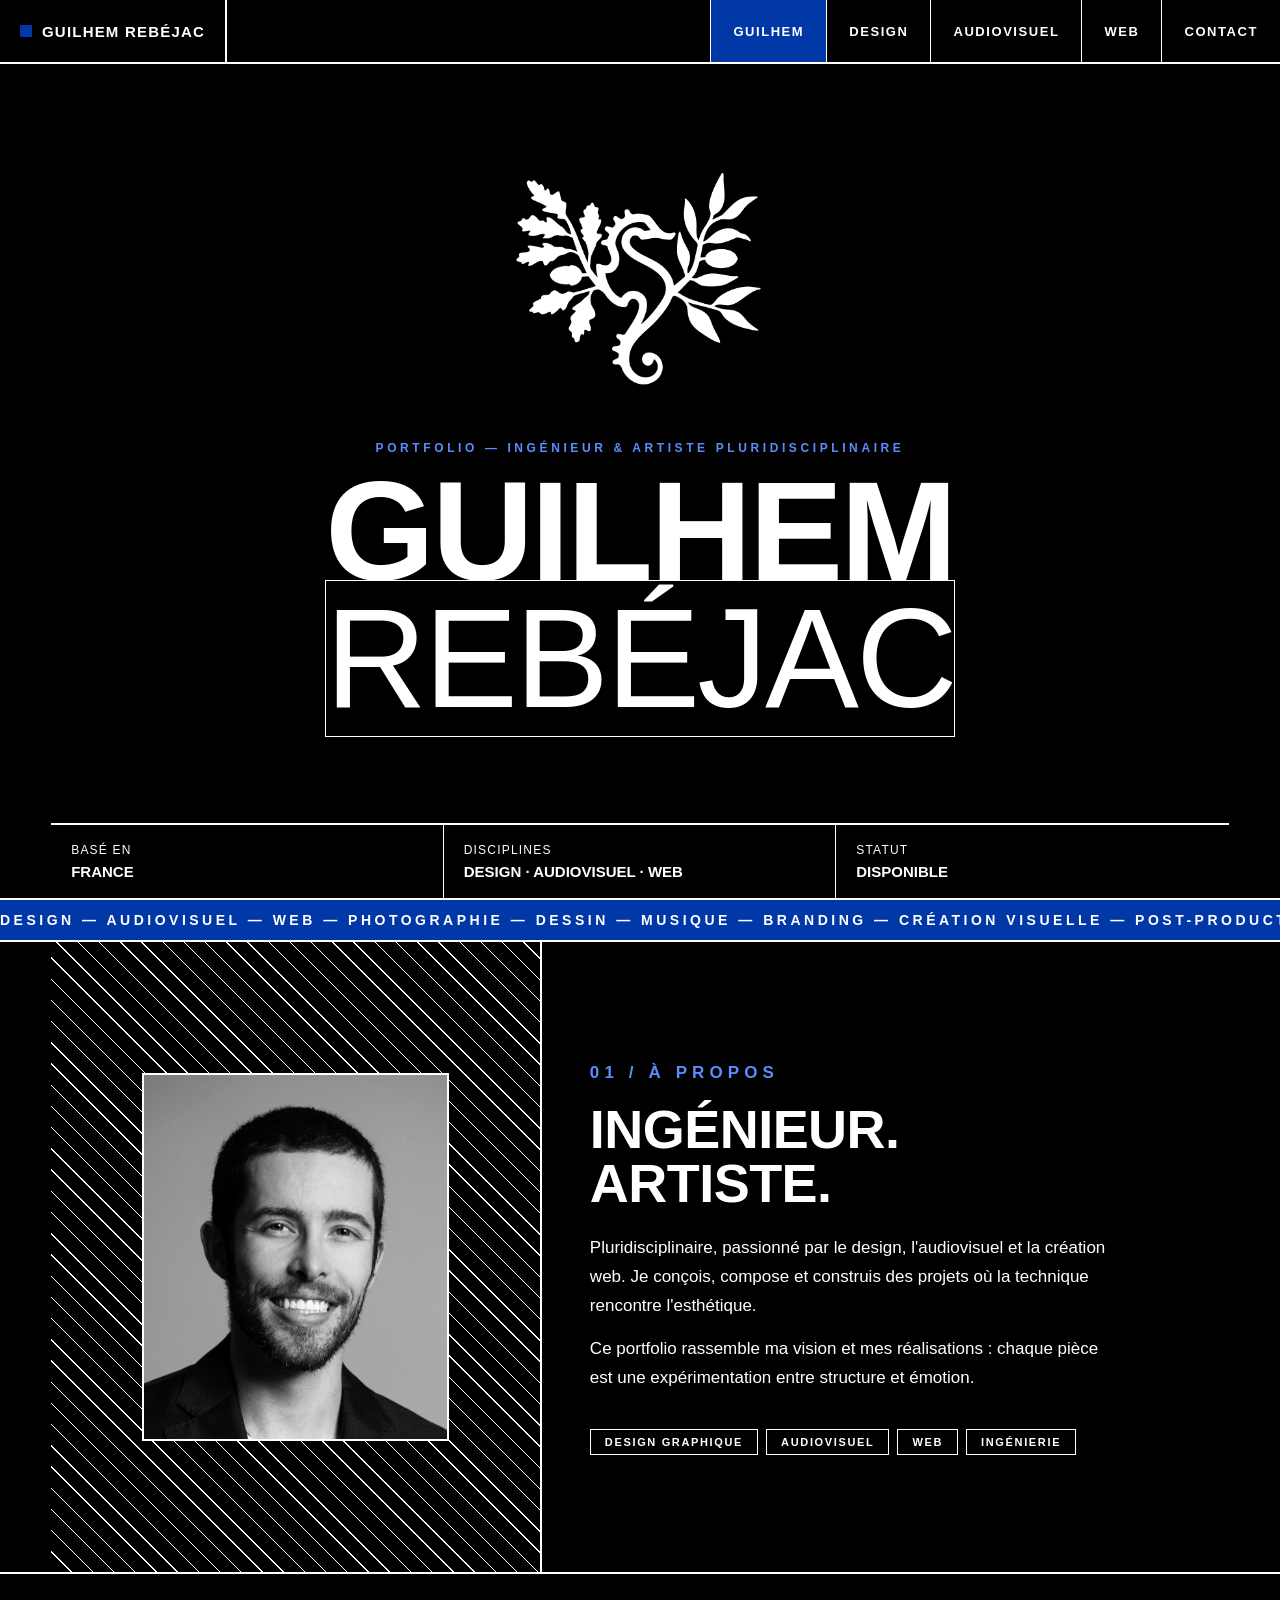
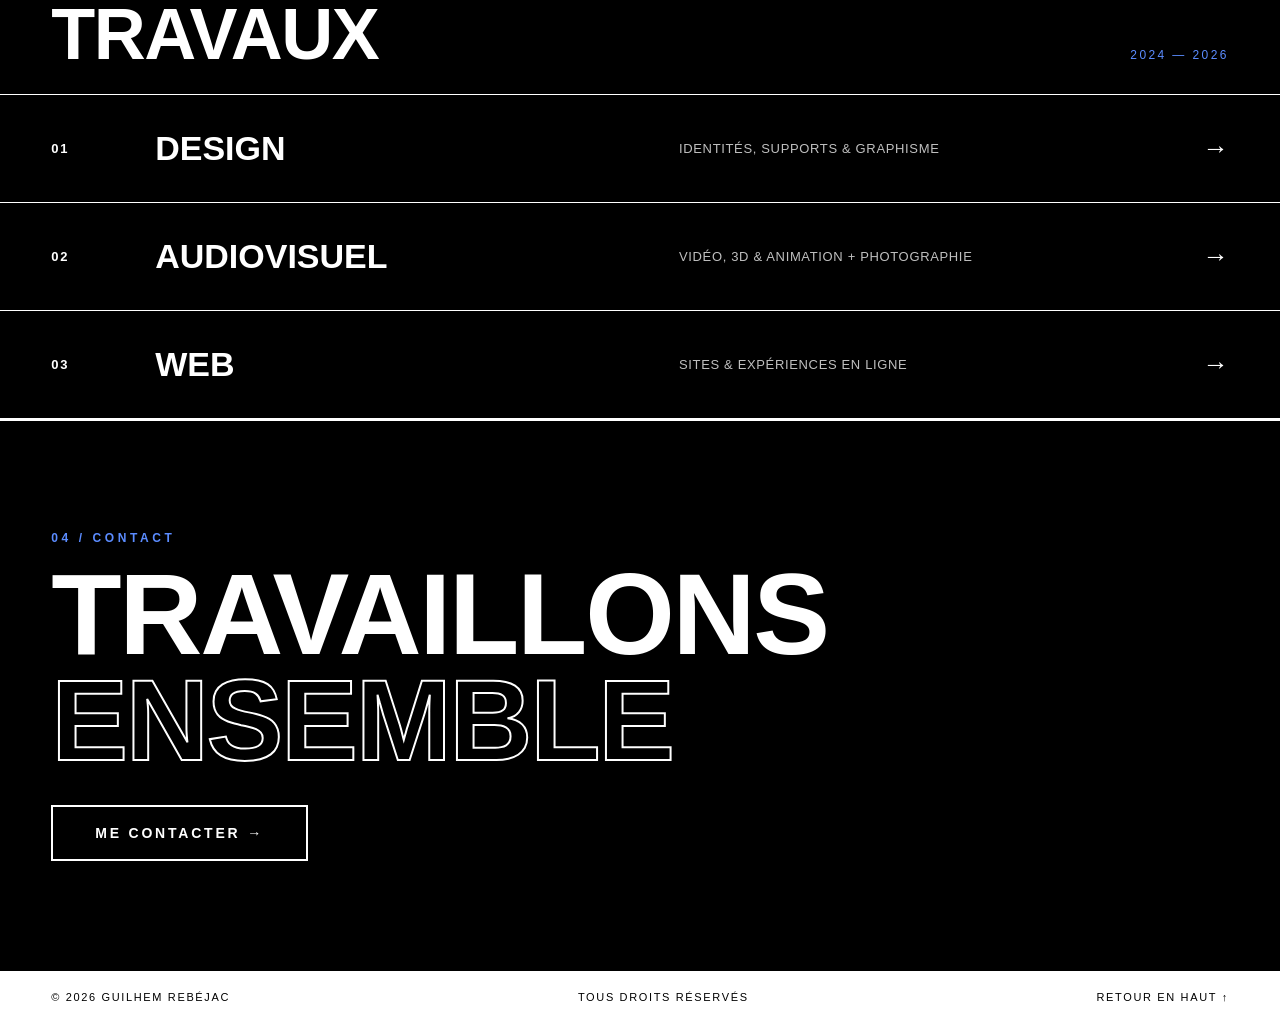
==== index.html @ cd6b1507 "Initial commit" ====
<!DOCTYPE html>
<html lang="fr">
<head>
<meta charset="UTF-8">
<meta name="viewport" content="width=device-width, initial-scale=1.0">
<title>Guilhem Rebéjac — Portfolio</title>
<link rel="stylesheet" href="./css/style.css">
<script src="./js/theme.js"></script>
<link rel="icon" href="./assets/images/favicon-rebejac.com-Mistral-n.png" type="image/png">
</head>
<body>

<header>
  <a class="brand" href="#top"><span class="dot"></span>Guilhem&nbsp;Rebéjac</a>
  <nav id="menu">
    <a href="index.html" class="active">Guilhem</a>
    <a href="design.html">Design</a>
    <a href="audiovisuel.html">Audiovisuel</a>
    <a href="web.html">Web</a>
    <a href="contact.html">Contact</a>
  </nav>
  <button class="burger" id="burger" aria-label="Menu">≡</button>
</header>

<!-- HERO — LOGO CENTRAL -->
<section class="hero" id="top">
  <div class="hero-top">
    <img class="hero-logo" src="./assets/images/RBJC_logo_noir_plein.png" alt="Logo RBJC">
    <p class="kicker">Portfolio — Ingénieur &amp; Artiste pluridisciplinaire</p>
    <h1>Guilhem<br><span class="thin">Rebéjac</span></h1>
  </div>
  <div class="hero-meta">
    <div>Basé en<strong>France</strong></div>
    <div>Disciplines<strong>Design · Audiovisuel · Web</strong></div>
    <div>Statut<strong>Disponible</strong></div>
  </div>
</section>

<div class="marquee">
  <div class="marquee-track">
    <span>Design — Audiovisuel — Web — Photographie — Dessin — Musique — Branding — Création visuelle — Post-Production — Motion Design — VFX 3D — Direction Artistique — </span>
    <span aria-hidden="true">Design — Audiovisuel — Web — Photographie — Dessin — Musique — Branding — Création visuelle — Post-Production — Motion Design — VFX 3D — Direction Artistique — </span>
  </div>
</div>

<!-- ABOUT -->
<section class="section" id="a-propos">
  <div class="wrap">
    <div class="about-grid">
      <div class="about-portrait">
        <img class="about-photo" src="./assets/images/CV_NB_2.png" alt="Portrait de Guilhem Rebéjac">
      </div>
      <div class="about-text">
        <p class="num">01 / À propos</p>
        <h2>Ingénieur.<br>Artiste.</h2>
        <p>Pluridisciplinaire, passionné par le design, l'audiovisuel et la création web. Je conçois, compose et construis des projets où la technique rencontre l'esthétique.</p>
        <p>Ce portfolio rassemble ma vision et mes réalisations : chaque pièce est une expérimentation entre structure et émotion.</p>
        <div class="tags">
          <a class="tag" href="design.html">Design graphique</a>
          <a class="tag" href="audiovisuel.html">Audiovisuel</a>
          <a class="tag" href="web.html">Web</a>
          <span class="tag">Ingénierie</span>
        </div>
      </div>
    </div>
  </div>
</section>

<!-- WORKS -->
<section class="section" id="travaux">
  <div class="section-head">
    <h3>Travaux</h3>
    <span class="count" id="year-range"></span>
  </div>
  <div class="work-list">
    <a class="work" href="design.html">
      <span class="idx">01</span>
      <span class="name">Design</span>
      <span class="desc">Identités, supports &amp; graphisme</span>
      <span class="arrow">→</span>
    </a>
    <a class="work" href="audiovisuel.html">
      <span class="idx">02</span>
      <span class="name">Audiovisuel</span>
      <span class="desc">Vidéo, 3D &amp; animation + Photographie</span>
      <span class="arrow">→</span>
    </a>
    <a class="work" href="web.html">
      <span class="idx">03</span>
      <span class="name">Web</span>
      <span class="desc">Sites &amp; expériences en ligne</span>
      <span class="arrow">→</span>
    </a>
  </div>
</section>

<!-- CONTACT -->
<section class="contact" id="contact">
  <p class="num">04 / Contact</p>
  <h3>Travaillons<br><em>Ensemble</em></h3>
  <a class="btn" href="contact.html">Me contacter →</a>
</section>

<footer>
  <span id="copyright"></span>
  <span>Tous droits réservés</span>
  <a href="#top">Retour en haut ↑</a>
</footer>

<script>
  const burger=document.getElementById('burger');
  const menu=document.getElementById('menu');
  burger.addEventListener('click',()=>menu.classList.toggle('open'));
  menu.querySelectorAll('a').forEach(a=>a.addEventListener('click',()=>menu.classList.remove('open')));
  
  const year = new Date().getFullYear();
  document.getElementById('copyright').textContent =
    '© ' + year + ' Guilhem Rebéjac';
  document.getElementById('year-range').textContent =
    '2024 — ' + year;
</script>

</body>
</html>
---- css/style.css ----
:root{
  --bg:#ffffff;
  --fg:#000000;
  --azur:#0038A8;
  --azur-text:#0038A8;
  --accent-on-bar:#7ba4ff;
  --lb-bg:rgba(255,255,255,.96);
  --max:1280px;
  color-scheme:light;
}
/* ---------- thème négatif (18h → 6h) ---------- */
:root[data-theme="dark"]{
  --bg:#000000;
  --fg:#ffffff;
  --azur-text:#5b8cff;
  --accent-on-bar:#0038A8;
  --lb-bg:rgba(0,0,0,.96);
  color-scheme:dark;
}
:root[data-theme="dark"] .hero-logo{filter:grayscale(1) contrast(1.1) invert(1);}
*{margin:0;padding:0;box-sizing:border-box;border-radius:0!important;}
html{scroll-behavior:smooth;}
body{
  background:var(--bg);color:var(--fg);
  font-family:"Helvetica Neue",Helvetica,Arial,sans-serif;
  -webkit-font-smoothing:antialiased;
}
::selection{background:var(--azur);color:#fff;}
a{color:inherit;text-decoration:none;}
img{display:block;max-width:100%;}

/* ---------- header ---------- */
header{
  position:fixed;top:0;left:0;right:0;z-index:50;
  background:var(--bg);border-bottom:2px solid var(--fg);
  display:flex;align-items:stretch;justify-content:space-between;
  height:64px;
}
.brand{
  display:flex;align-items:center;gap:10px;
  font-weight:800;letter-spacing:.08em;font-size:15px;
  padding:0 20px;border-right:2px solid var(--fg);text-transform:uppercase;
}
.brand .dot{width:12px;height:12px;background:var(--azur);}
nav{display:flex;}
nav a{
  display:flex;align-items:center;
  padding:0 22px;font-size:13px;font-weight:700;
  text-transform:uppercase;letter-spacing:.12em;
  border-left:1px solid var(--fg);transition:background .15s,color .15s;
}
nav a:hover,nav a.active{background:var(--azur);color:#fff;}
.burger{display:none;border:none;background:var(--fg);color:var(--bg);
  padding:0 18px;font-size:22px;cursor:pointer;}

/* ---------- hero ---------- */
.hero{
  min-height:100vh;display:flex;flex-direction:column;
  justify-content:flex-end;padding:100px 4vw 0;
  border-bottom:2px solid var(--fg);
}
.hero-top{
  flex:1;display:flex;flex-direction:column;align-items:center;
  justify-content:center;text-align:center;
}
.hero-logo{
  width:clamp(140px,22vw,260px);margin-bottom:28px;
  filter:grayscale(1) contrast(1.1);
}
.kicker{
  font-size:12px;font-weight:700;text-transform:uppercase;
  letter-spacing:.3em;margin-bottom:14px;color:var(--azur-text);
}
.hero h1{
  font-size:clamp(48px,11vw,150px);
  line-height:.9;font-weight:800;text-transform:uppercase;
  letter-spacing:-.02em;
}
.hero h1 .thin{font-weight:200;outline:1px solid var(--fg);outline-offset:-1px;}
.hero-meta{
  display:grid;grid-template-columns:repeat(auto-fit,minmax(200px,1fr));
  border-top:2px solid var(--fg);margin-top:48px;width:100%;
}
.hero-meta div{
  padding:18px 20px;font-size:12px;text-transform:uppercase;
  letter-spacing:.1em;border-right:1px solid var(--fg);text-align:left;
}
.hero-meta div:last-child{border-right:none;}
.hero-meta strong{display:block;font-size:15px;margin-top:6px;letter-spacing:0;}

/* ---------- marquee ---------- */
.marquee{
  border-bottom:2px solid var(--fg);background:var(--azur);color:#fff;
  overflow:hidden;white-space:nowrap;padding:12px 0;
}
.marquee-track{
  display:flex;width:max-content;
  animation:slide 30s linear infinite;
}
.marquee-track span{
  flex-shrink:0;
  font-size:14px;font-weight:700;
  text-transform:uppercase;letter-spacing:.25em;
}
.marquee:hover .marquee-track{animation-play-state:paused;}
@keyframes slide{
  from{transform:translateX(0);}
  to{transform:translateX(-50%);}
}
@media (prefers-reduced-motion:reduce){
  .marquee-track{animation:none;}
}

/* ---------- about ---------- */
.section{border-bottom:2px solid var(--fg);}
.wrap{max-width:var(--max);margin:0 auto;padding:0 4vw;}
.about-grid{
  display:grid;grid-template-columns:1fr 1.4fr;min-height:70vh;
}
.about-portrait{
  border-right:2px solid var(--fg);display:flex;align-items:center;
  justify-content:center;padding:48px;background:
    repeating-linear-gradient(45deg,var(--bg) 0 14px,var(--fg) 14px 15px);
}
.about-portrait svg{width:78%;max-width:340px;background:var(--bg);border:2px solid var(--fg);}
.about-photo{
  width:78%;max-width:340px;
  border:2px solid var(--fg);background:var(--bg);
  object-fit:cover;aspect-ratio:5/6;
  filter:grayscale(1) contrast(1.05);
  transition:filter .3s;
}
.about-photo:hover{filter:grayscale(0);}
.about-text{padding:64px 48px;display:flex;flex-direction:column;justify-content:center;}
.num{font-size:12px;font-weight:700;letter-spacing:.3em;text-transform:uppercase;margin-bottom:16px;color:var(--azur-text);}
.about-text h2{
  font-size:clamp(28px,4.5vw,54px);font-weight:800;text-transform:uppercase;
  line-height:1;margin-bottom:24px;letter-spacing:-.01em;
}
.about-text p{font-size:17px;line-height:1.7;max-width:56ch;margin-bottom:14px;}
.tags{display:flex;flex-wrap:wrap;gap:8px;margin-top:22px;}
.tag{
  border:1px solid var(--fg);padding:6px 14px;font-size:11px;font-weight:700;
  text-transform:uppercase;letter-spacing:.15em;transition:all .15s;
}
.tag:hover{background:var(--azur);border-color:var(--azur);color:#fff;}

/* ---------- works ---------- */
.section-head{
  display:flex;align-items:baseline;justify-content:space-between;
  padding:26px 4vw;border-bottom:1px solid var(--fg);
}
.section-head h3{
  font-size:clamp(30px,6vw,72px);font-weight:800;text-transform:uppercase;
  letter-spacing:-.02em;line-height:.95;
}
.section-head .count{font-size:12px;letter-spacing:.2em;text-transform:uppercase;color:var(--azur-text);}
.work-list{display:grid;grid-template-columns:1fr;}
.work{
  display:grid;grid-template-columns:80px 1fr 1fr auto;
  align-items:center;gap:24px;
  padding:34px 4vw;border-bottom:1px solid var(--fg);
  transition:background .15s,color .15s;cursor:pointer;
}
.work:hover{background:var(--azur);color:#fff;}
.work .idx{font-size:13px;font-weight:700;letter-spacing:.15em;}
.work .name{font-size:clamp(20px,3vw,34px);font-weight:800;text-transform:uppercase;}
.work .desc{font-size:13px;letter-spacing:.05em;text-transform:uppercase;opacity:.75;}
.work .arrow{font-size:26px;font-weight:200;transition:transform .2s;}
.work:hover .arrow{transform:translateX(8px);}
@media (max-width:600px){
  .section-head{flex-direction:column;align-items:flex-start;gap:10px;}
}

/* ---------- contact ---------- */
.contact{padding:110px 4vw;text-align:left;}
.contact h3{
  font-size:clamp(40px,9vw,120px);font-weight:800;text-transform:uppercase;
  line-height:.92;letter-spacing:-.02em;margin-bottom:32px;
}
.contact h3 em{font-style:normal;-webkit-text-stroke:2px var(--fg);color:transparent;}
.btn{
  display:inline-block;border:2px solid var(--fg);padding:18px 42px;
  font-size:14px;font-weight:800;text-transform:uppercase;
  letter-spacing:.2em;transition:all .15s;
}
.btn:hover{background:var(--azur);border-color:var(--azur);color:#fff;letter-spacing:.3em;}

/* ---------- pages catégories ---------- */
.cat-hero{
  min-height:52vh;display:flex;flex-direction:column;justify-content:flex-end;
  padding:100px 4vw 32px;border-bottom:2px solid var(--fg);
}
.cat-hero h1{
  font-size:clamp(40px,9vw,110px);font-weight:800;text-transform:uppercase;
  line-height:.92;letter-spacing:-.02em;
}
.cat-hero .sub{font-size:13px;letter-spacing:.25em;text-transform:uppercase;
  color:var(--azur-text);font-weight:700;margin-bottom:14px;}
.grid{
  display:grid;grid-template-columns:repeat(auto-fill,minmax(260px,1fr));
  gap:0;border-right:1px solid var(--fg);
}
.tile{
  position:relative;aspect-ratio:1/1;overflow:hidden;
  border-bottom:1px solid var(--fg);border-left:1px solid var(--fg);
  display:block;cursor:pointer;background:var(--fg);
}
.tile img{
  width:100%;height:100%;object-fit:cover;
  filter:grayscale(1) contrast(1.05);
  transition:filter .25s,transform .4s;
}
.tile:hover img{filter:grayscale(0);transform:scale(1.04);}
.tile .tile-title{
  position:absolute;left:0;bottom:0;
  background:var(--fg);color:var(--bg);padding:8px 14px;
  font-size:12px;font-weight:700;text-transform:uppercase;letter-spacing:.1em;
}
.tile:hover .tile-title{background:var(--azur);}

/* Effet tactile : appui et passage du doigt */
.tile:active img,
.tile.touched img{
  filter:grayscale(0);
  transform:scale(1.04);
}
.tile:active .tile-title,
.tile.touched .tile-title{
  background:var(--azur);
}

/* ---------- lightbox ---------- */
.lightbox{
  position:fixed;inset:0;z-index:200;display:none;
  align-items:center;justify-content:center;
  background:var(--lb-bg);
}
.lightbox.open{display:flex;}
.lb-frame{max-width:90vw;display:flex;flex-direction:column;}
.lightbox img{
  width:100%;max-width:88vw;max-height:72vh;border:2px solid var(--fg);
  object-fit:contain;background:var(--bg);
}
.lb-caption{
  display:grid;grid-template-columns:1fr auto;
  gap:4px 24px;align-items:baseline;
  background:var(--fg);color:var(--bg);
  padding:16px 20px;border:2px solid var(--fg);border-top:none;
}
.lb-btn{
  margin-top:16px;justify-self:center;
}
.lb-title{
  font-size:clamp(16px,2.4vw,22px);font-weight:800;
  text-transform:uppercase;letter-spacing:.02em;
}
.lb-year{
  font-size:11px;font-weight:700;text-transform:uppercase;
  letter-spacing:.2em;color:var(--accent-on-bar);
}
.lb-desc{
  grid-column:1/-1;font-size:13px;line-height:1.55;max-width:70ch;
}
.lightbox .close{
  position:absolute;top:20px;right:24px;font-size:34px;font-weight:200;
  border:2px solid var(--fg);background:var(--bg);width:52px;height:52px;
  cursor:pointer;line-height:1;
}
.lightbox .close:hover{background:var(--azur);color:#fff;border-color:var(--azur);}
.lb-nav{
  position:absolute;top:50%;transform:translateY(-50%);
  width:52px;height:52px;
  font-size:22px;font-weight:200;line-height:1;
  border:2px solid var(--fg);background:var(--bg);color:var(--fg);
  cursor:pointer;transition:background .15s,color .15s;
  display:flex;align-items:center;justify-content:center;
}
.lb-prev{left:16px;}
.lb-next{right:16px;}
.lb-nav:hover{background:var(--azur);color:#fff;border-color:var(--azur);}
.lb-nav:hover .lb-prev, .lb-nav:hover .lb-next{transform:translateY(-50%);}
@media (max-width:860px){
  .lb-nav{width:40px;height:40px;font-size:16px;}
  .lb-prev{left:8px;}
  .lb-next{right:8px;}
}

/* ---------- lignes contact ---------- */
.contact-links{display:flex;flex-direction:column;width:100%;}
.contact-row{
  display:grid;grid-template-columns:130px 1fr auto;align-items:center;gap:20px;
  width:100%;padding:22px 4vw;border-bottom:1px solid var(--fg);
  transition:background .15s,color .15s;
}
.contact-row:first-child{border-top:2px solid var(--fg);}
.contact-row .contact-label{
  font-size:11px;font-weight:700;text-transform:uppercase;
  letter-spacing:.2em;color:var(--azur-text);
}
.contact-row .contact-value{
  font-size:clamp(14px,1.9vw,20px);font-weight:800;
  text-transform:uppercase;letter-spacing:-.01em;
  white-space:nowrap;overflow:hidden;text-overflow:ellipsis;
}
.contact-row .arrow{font-size:22px;font-weight:200;justify-self:end;transition:transform .2s;}
.contact-row:hover{background:var(--azur);color:#fff;}
.contact-row:hover .contact-label{color:#fff;}
.contact-row:hover .arrow{transform:translateX(8px);}

/* ---------- footer ---------- */
footer{
  background:var(--fg);color:var(--bg);
  display:flex;flex-wrap:wrap;justify-content:space-between;
  padding:20px 4vw;font-size:11px;letter-spacing:.15em;
  text-transform:uppercase;gap:10px;
}
footer a:hover{color:var(--accent-on-bar);text-decoration:underline;}
/* le texte injecté par JS suit la couleur du footer (même s'il porte une couleur en ligne) */

/* ---------- responsive ---------- */
@media (max-width:860px){
  nav{
    display:none;position:fixed;top:64px;left:0;right:0;flex-direction:column;
    background:var(--bg);border-bottom:2px solid var(--fg);
  }
  nav.open{display:flex;}
  nav a{border-left:none;border-top:1px solid var(--fg);padding:18px 22px;}
  .burger{display:block;margin-left:auto;}
  .about-grid{grid-template-columns:1fr;}
  .about-portrait{border-right:none;border-bottom:2px solid var(--fg);padding:36px;}
  .work{grid-template-columns:auto 1fr auto;grid-template-rows:auto auto;}
  .work .idx{grid-column:1;grid-row:1;}
  .work .name{grid-column:2;grid-row:1;}
  .work .arrow{grid-column:3;grid-row:1;}
  .work .desc{grid-column:2;grid-row:2;grid-column:2/4;}
}
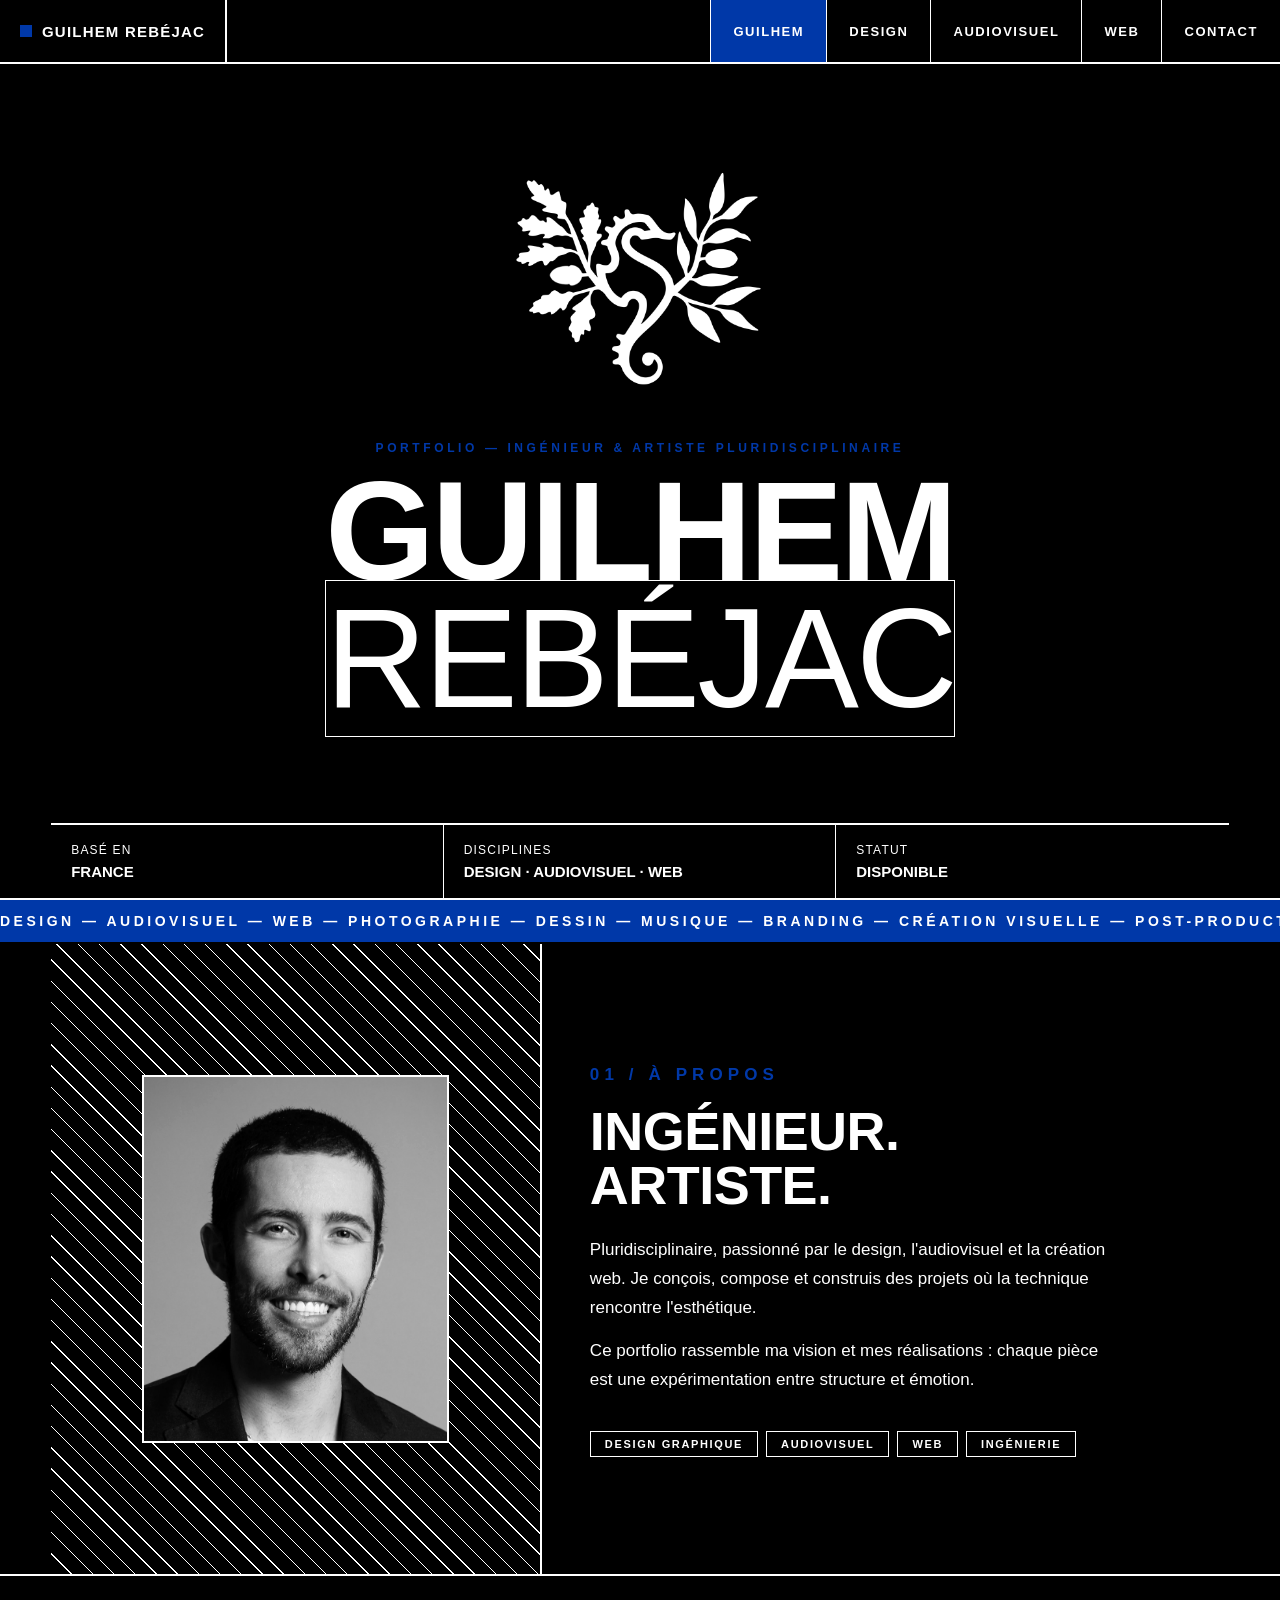
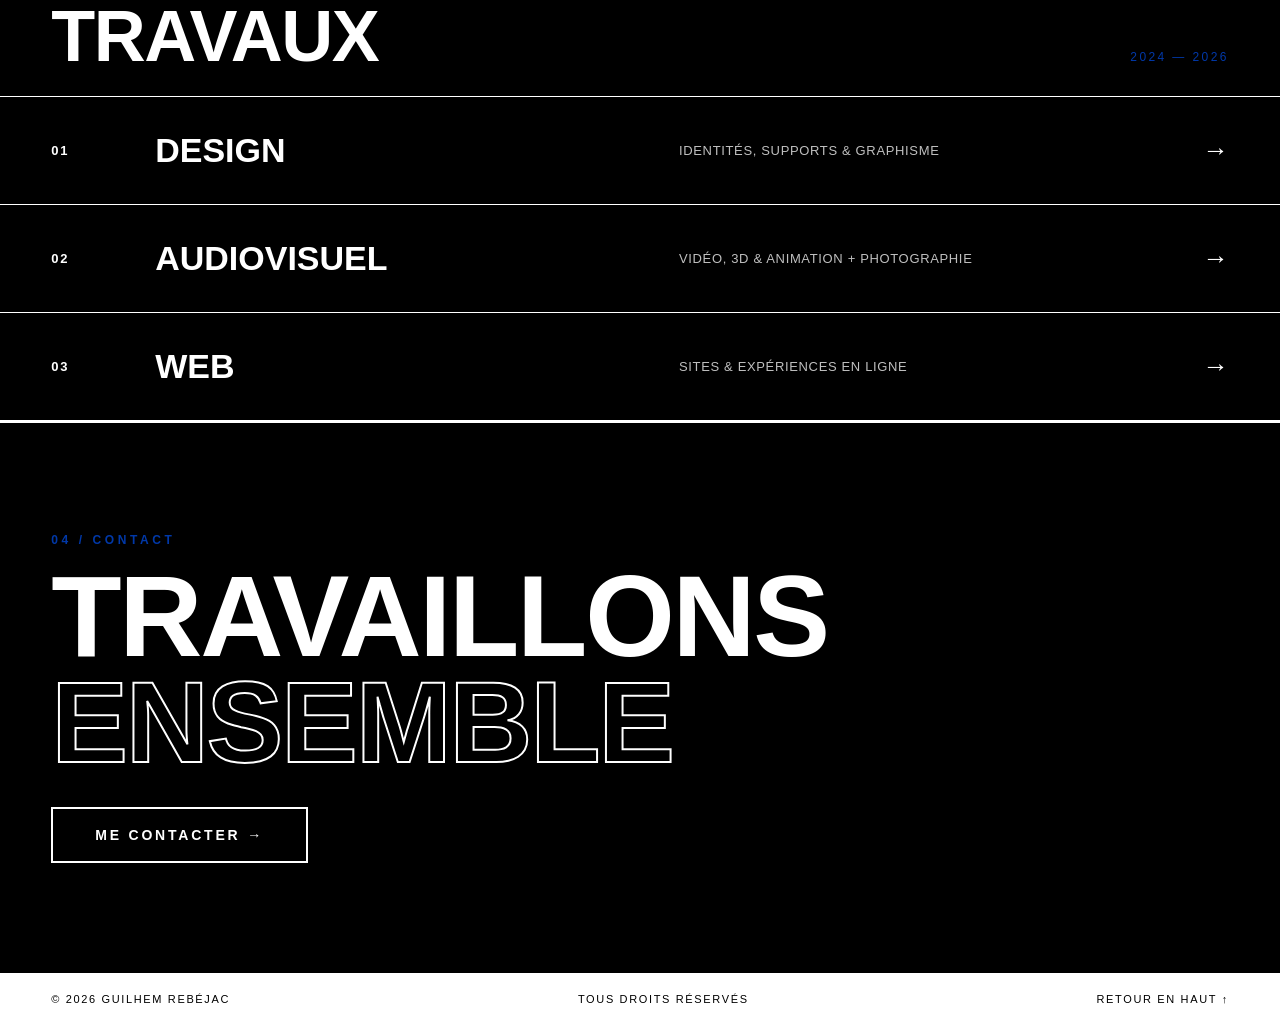
==== commit 54729e25: "Modif main.js" ====
--- a/index.html
+++ b/index.html
@@ -2,13 +2,17 @@
 <html lang="fr">
 <head>
 <meta charset="UTF-8">
-<meta name="viewport" content="width=device-width, initial-scale=1.0">
+<meta name="viewport" content="width=device-width, initial-scale=1.0, maximum-scale=1.0, user-scalable=no">
 <title>Guilhem Rebéjac — Portfolio</title>
 <link rel="stylesheet" href="./css/style.css">
 <script src="./js/theme.js"></script>
 <link rel="icon" href="./assets/images/favicon-rebejac.com-Mistral-n.png" type="image/png">
 </head>
 <body>
+<!-- Loader -->
+<div id="loader"><img src="./assets/images/TON-LOGO.png" alt=""></div>
+<!-- Curseur -->
+<div id="cursor"></div>
 
 <header>
   <a class="brand" href="#top"><span class="dot"></span>Guilhem&nbsp;Rebéjac</a>
@@ -107,18 +111,7 @@
   <a href="#top">Retour en haut ↑</a>
 </footer>
 
-<script>
-  const burger=document.getElementById('burger');
-  const menu=document.getElementById('menu');
-  burger.addEventListener('click',()=>menu.classList.toggle('open'));
-  menu.querySelectorAll('a').forEach(a=>a.addEventListener('click',()=>menu.classList.remove('open')));
-  
-  const year = new Date().getFullYear();
-  document.getElementById('copyright').textContent =
-    '© ' + year + ' Guilhem Rebéjac';
-  document.getElementById('year-range').textContent =
-    '2024 — ' + year;
-</script>
+<script src="./js/main.js"></script>
 
 </body>
 </html>
--- a/css/style.css
+++ b/css/style.css
@@ -2,22 +2,8 @@
   --bg:#ffffff;
   --fg:#000000;
   --azur:#0038A8;
-  --azur-text:#0038A8;
-  --accent-on-bar:#7ba4ff;
-  --lb-bg:rgba(255,255,255,.96);
   --max:1280px;
-  color-scheme:light;
-}
-/* ---------- thème négatif (18h → 6h) ---------- */
-:root[data-theme="dark"]{
-  --bg:#000000;
-  --fg:#ffffff;
-  --azur-text:#5b8cff;
-  --accent-on-bar:#0038A8;
-  --lb-bg:rgba(0,0,0,.96);
-  color-scheme:dark;
-}
-:root[data-theme="dark"] .hero-logo{filter:grayscale(1) contrast(1.1) invert(1);}
+}
 *{margin:0;padding:0;box-sizing:border-box;border-radius:0!important;}
 html{scroll-behavior:smooth;}
 body{
@@ -29,17 +15,42 @@
 a{color:inherit;text-decoration:none;}
 img{display:block;max-width:100%;}
 
+/* ---------- LOADER (si chargement long) ---------- */
+#loader{
+  position:fixed;inset:0;z-index:300;background:var(--bg);
+  display:none;align-items:center;justify-content:center;
+}
+#loader.show{display:flex;}
+#loader img{
+  width:clamp(100px,18vw,160px);
+  animation:spin3d 1.1s linear infinite;
+}
+
+/* ---------- CURSEUR (PC uniquement) ---------- */
+#cursor{
+  position:fixed;top:0;left:0;width:20px;height:20px;
+  background:#000;
+  pointer-events:none;z-index:250;opacity:0;
+  transform:translate(-50vw,-50vh);
+  mix-blend-mode:difference;
+  background:#fff;
+}
+#cursor{transition:width .18s,height .18s,opacity .18s;}
+#cursor.big{width:25px;height:25px;}
+[data-theme="dark"] #cursor{background:#fff;}
+@media (hover:none){#cursor{display:none;}}
+
 /* ---------- header ---------- */
 header{
   position:fixed;top:0;left:0;right:0;z-index:50;
-  background:var(--bg);border-bottom:2px solid var(--fg);
+  background:#fff;border-bottom:2px solid #000;
   display:flex;align-items:stretch;justify-content:space-between;
   height:64px;
 }
 .brand{
   display:flex;align-items:center;gap:10px;
   font-weight:800;letter-spacing:.08em;font-size:15px;
-  padding:0 20px;border-right:2px solid var(--fg);text-transform:uppercase;
+  padding:0 20px;border-right:2px solid #000;text-transform:uppercase;
 }
 .brand .dot{width:12px;height:12px;background:var(--azur);}
 nav{display:flex;}
@@ -47,17 +58,17 @@
   display:flex;align-items:center;
   padding:0 22px;font-size:13px;font-weight:700;
   text-transform:uppercase;letter-spacing:.12em;
-  border-left:1px solid var(--fg);transition:background .15s,color .15s;
+  border-left:1px solid #000;transition:background .15s,color .15s;
 }
 nav a:hover,nav a.active{background:var(--azur);color:#fff;}
-.burger{display:none;border:none;background:var(--fg);color:var(--bg);
+.burger{display:none;border:none;background:#000;color:#fff;
   padding:0 18px;font-size:22px;cursor:pointer;}
 
 /* ---------- hero ---------- */
 .hero{
   min-height:100vh;display:flex;flex-direction:column;
   justify-content:flex-end;padding:100px 4vw 0;
-  border-bottom:2px solid var(--fg);
+  border-bottom:2px solid #000;
 }
 .hero-top{
   flex:1;display:flex;flex-direction:column;align-items:center;
@@ -65,74 +76,82 @@
 }
 .hero-logo{
   width:clamp(140px,22vw,260px);margin-bottom:28px;
-  filter:grayscale(1) contrast(1.1);
+  filter:grayscale(1) contrast(1.1)
+         drop-shadow(3px 3px 0 rgba(0,0,0,.25));
 }
 .kicker{
   font-size:12px;font-weight:700;text-transform:uppercase;
-  letter-spacing:.3em;margin-bottom:14px;color:var(--azur-text);
+  letter-spacing:.3em;margin-bottom:14px;color:var(--azur);
 }
 .hero h1{
   font-size:clamp(48px,11vw,150px);
   line-height:.9;font-weight:800;text-transform:uppercase;
   letter-spacing:-.02em;
 }
-.hero h1 .thin{font-weight:200;outline:1px solid var(--fg);outline-offset:-1px;}
+.hero h1 .thin{font-weight:200;outline:1px solid #000;outline-offset:-1px;}
 .hero-meta{
   display:grid;grid-template-columns:repeat(auto-fit,minmax(200px,1fr));
-  border-top:2px solid var(--fg);margin-top:48px;width:100%;
+  border-top:2px solid #000;margin-top:48px;width:100%;
 }
 .hero-meta div{
   padding:18px 20px;font-size:12px;text-transform:uppercase;
-  letter-spacing:.1em;border-right:1px solid var(--fg);text-align:left;
+  letter-spacing:.1em;border-right:1px solid #000;text-align:left;
 }
 .hero-meta div:last-child{border-right:none;}
 .hero-meta strong{display:block;font-size:15px;margin-top:6px;letter-spacing:0;}
 
+/* ---------- LOGO 3D (hero) ---------- */
+.hero-top{perspective:800px;}
+.hero-logo{
+  animation:spin3d 14s linear infinite;
+  transform-style:preserve-3d;
+}
+@keyframes spin3d{
+  from{transform:rotateY(0);}
+  to{transform:rotateY(360deg);}
+}
+
 /* ---------- marquee ---------- */
 .marquee{
-  border-bottom:2px solid var(--fg);background:var(--azur);color:#fff;
+  border-bottom:2px solid #000;background:var(--azur);color:#fff;
   overflow:hidden;white-space:nowrap;padding:12px 0;
 }
-.marquee-track{
-  display:flex;width:max-content;
-  animation:slide 30s linear infinite;
-}
-.marquee-track span{
-  flex-shrink:0;
-  font-size:14px;font-weight:700;
+.marquee span{
+  display:inline-block;font-size:14px;font-weight:700;
   text-transform:uppercase;letter-spacing:.25em;
-}
-.marquee:hover .marquee-track{animation-play-state:paused;}
+  animation:slide 22s linear infinite;
+}
+@keyframes slide{from{transform:translateX(0);}to{transform:translateX(-50%);}}
+.marquee:hover span{animation-play-state:paused;}
+
+/* ---------- MARQUEE : décalage au doigt ---------- */
 @keyframes slide{
-  from{transform:translateX(0);}
-  to{transform:translateX(-50%);}
-}
-@media (prefers-reduced-motion:reduce){
-  .marquee-track{animation:none;}
+  from{transform:translateX(var(--drag,0px));}
+  to{transform:translateX(calc(-50% + var(--drag,0px)));}
 }
 
 /* ---------- about ---------- */
-.section{border-bottom:2px solid var(--fg);}
+.section{border-bottom:2px solid #000;}
 .wrap{max-width:var(--max);margin:0 auto;padding:0 4vw;}
 .about-grid{
   display:grid;grid-template-columns:1fr 1.4fr;min-height:70vh;
 }
 .about-portrait{
-  border-right:2px solid var(--fg);display:flex;align-items:center;
+  border-right:2px solid #000;display:flex;align-items:center;
   justify-content:center;padding:48px;background:
-    repeating-linear-gradient(45deg,var(--bg) 0 14px,var(--fg) 14px 15px);
-}
-.about-portrait svg{width:78%;max-width:340px;background:var(--bg);border:2px solid var(--fg);}
+    repeating-linear-gradient(45deg,#fff 0 14px,#000 14px 15px);
+}
+.about-portrait svg{width:78%;max-width:340px;background:#fff;border:2px solid #000;}
 .about-photo{
   width:78%;max-width:340px;
-  border:2px solid var(--fg);background:var(--bg);
+  border:2px solid #000;background:#fff;
   object-fit:cover;aspect-ratio:5/6;
   filter:grayscale(1) contrast(1.05);
   transition:filter .3s;
 }
 .about-photo:hover{filter:grayscale(0);}
 .about-text{padding:64px 48px;display:flex;flex-direction:column;justify-content:center;}
-.num{font-size:12px;font-weight:700;letter-spacing:.3em;text-transform:uppercase;margin-bottom:16px;color:var(--azur-text);}
+.num{font-size:12px;font-weight:700;letter-spacing:.3em;text-transform:uppercase;margin-bottom:16px;color:var(--azur);}
 .about-text h2{
   font-size:clamp(28px,4.5vw,54px);font-weight:800;text-transform:uppercase;
   line-height:1;margin-bottom:24px;letter-spacing:-.01em;
@@ -140,7 +159,7 @@
 .about-text p{font-size:17px;line-height:1.7;max-width:56ch;margin-bottom:14px;}
 .tags{display:flex;flex-wrap:wrap;gap:8px;margin-top:22px;}
 .tag{
-  border:1px solid var(--fg);padding:6px 14px;font-size:11px;font-weight:700;
+  border:1px solid #000;padding:6px 14px;font-size:11px;font-weight:700;
   text-transform:uppercase;letter-spacing:.15em;transition:all .15s;
 }
 .tag:hover{background:var(--azur);border-color:var(--azur);color:#fff;}
@@ -148,18 +167,18 @@
 /* ---------- works ---------- */
 .section-head{
   display:flex;align-items:baseline;justify-content:space-between;
-  padding:26px 4vw;border-bottom:1px solid var(--fg);
+  padding:26px 4vw;border-bottom:1px solid #000;
 }
 .section-head h3{
   font-size:clamp(30px,6vw,72px);font-weight:800;text-transform:uppercase;
   letter-spacing:-.02em;line-height:.95;
 }
-.section-head .count{font-size:12px;letter-spacing:.2em;text-transform:uppercase;color:var(--azur-text);}
+.section-head .count{font-size:12px;letter-spacing:.2em;text-transform:uppercase;color:var(--azur);}
 .work-list{display:grid;grid-template-columns:1fr;}
 .work{
   display:grid;grid-template-columns:80px 1fr 1fr auto;
   align-items:center;gap:24px;
-  padding:34px 4vw;border-bottom:1px solid var(--fg);
+  padding:34px 4vw;border-bottom:1px solid #000;
   transition:background .15s,color .15s;cursor:pointer;
 }
 .work:hover{background:var(--azur);color:#fff;}
@@ -168,9 +187,6 @@
 .work .desc{font-size:13px;letter-spacing:.05em;text-transform:uppercase;opacity:.75;}
 .work .arrow{font-size:26px;font-weight:200;transition:transform .2s;}
 .work:hover .arrow{transform:translateX(8px);}
-@media (max-width:600px){
-  .section-head{flex-direction:column;align-items:flex-start;gap:10px;}
-}
 
 /* ---------- contact ---------- */
 .contact{padding:110px 4vw;text-align:left;}
@@ -178,9 +194,9 @@
   font-size:clamp(40px,9vw,120px);font-weight:800;text-transform:uppercase;
   line-height:.92;letter-spacing:-.02em;margin-bottom:32px;
 }
-.contact h3 em{font-style:normal;-webkit-text-stroke:2px var(--fg);color:transparent;}
+.contact h3 em{font-style:normal;-webkit-text-stroke:2px #000;color:transparent;}
 .btn{
-  display:inline-block;border:2px solid var(--fg);padding:18px 42px;
+  display:inline-block;border:2px solid #000;padding:18px 42px;
   font-size:14px;font-weight:800;text-transform:uppercase;
   letter-spacing:.2em;transition:all .15s;
 }
@@ -189,22 +205,22 @@
 /* ---------- pages catégories ---------- */
 .cat-hero{
   min-height:52vh;display:flex;flex-direction:column;justify-content:flex-end;
-  padding:100px 4vw 32px;border-bottom:2px solid var(--fg);
+  padding:100px 4vw 32px;border-bottom:2px solid #000;
 }
 .cat-hero h1{
   font-size:clamp(40px,9vw,110px);font-weight:800;text-transform:uppercase;
   line-height:.92;letter-spacing:-.02em;
 }
 .cat-hero .sub{font-size:13px;letter-spacing:.25em;text-transform:uppercase;
-  color:var(--azur-text);font-weight:700;margin-bottom:14px;}
+  color:var(--azur);font-weight:700;margin-bottom:14px;}
 .grid{
   display:grid;grid-template-columns:repeat(auto-fill,minmax(260px,1fr));
-  gap:0;border-right:1px solid var(--fg);
+  gap:0;border-right:1px solid #000;
 }
 .tile{
   position:relative;aspect-ratio:1/1;overflow:hidden;
-  border-bottom:1px solid var(--fg);border-left:1px solid var(--fg);
-  display:block;cursor:pointer;background:var(--fg);
+  border-bottom:1px solid #000;border-left:1px solid #000;
+  display:block;cursor:pointer;background:#000;
 }
 .tile img{
   width:100%;height:100%;object-fit:cover;
@@ -214,39 +230,34 @@
 .tile:hover img{filter:grayscale(0);transform:scale(1.04);}
 .tile .tile-title{
   position:absolute;left:0;bottom:0;
-  background:var(--fg);color:var(--bg);padding:8px 14px;
+  background:#000;color:#fff;padding:8px 14px;
   font-size:12px;font-weight:700;text-transform:uppercase;letter-spacing:.1em;
 }
 .tile:hover .tile-title{background:var(--azur);}
-
-/* Effet tactile : appui et passage du doigt */
-.tile:active img,
-.tile.touched img{
-  filter:grayscale(0);
-  transform:scale(1.04);
-}
-.tile:active .tile-title,
-.tile.touched .tile-title{
-  background:var(--azur);
-}
 
 /* ---------- lightbox ---------- */
 .lightbox{
   position:fixed;inset:0;z-index:200;display:none;
   align-items:center;justify-content:center;
-  background:var(--lb-bg);
+  background:rgba(255,255,255,.96);
 }
 .lightbox.open{display:flex;}
 .lb-frame{max-width:90vw;display:flex;flex-direction:column;}
 .lightbox img{
-  width:100%;max-width:88vw;max-height:72vh;border:2px solid var(--fg);
-  object-fit:contain;background:var(--bg);
+  display:block;
+  height:62vh;              /* hauteur identique partout */
+  width:auto;max-width:88vw;
+  border: 2px solid #000;
+  object-fit:contain;background:#fff;
+}
+@media (max-width:860px){
+  .lightbox img{height:46vh;}
 }
 .lb-caption{
   display:grid;grid-template-columns:1fr auto;
   gap:4px 24px;align-items:baseline;
-  background:var(--fg);color:var(--bg);
-  padding:16px 20px;border:2px solid var(--fg);border-top:none;
+  background:#000;color:#fff;
+  padding:16px 20px;border:2px solid #000;border-top:none;
 }
 .lb-btn{
   margin-top:16px;justify-self:center;
@@ -257,14 +268,19 @@
 }
 .lb-year{
   font-size:11px;font-weight:700;text-transform:uppercase;
-  letter-spacing:.2em;color:var(--accent-on-bar);
+  letter-spacing:.2em;color:#7ba4ff;
 }
 .lb-desc{
   grid-column:1/-1;font-size:13px;line-height:1.55;max-width:70ch;
 }
+/* Variante empilée (audiovisuel) : nom, description, date */
+.lb-caption.lb-stacked{
+  display:flex;flex-direction:column;gap:6px;align-items:flex-start;
+}
+.lb-caption.lb-stacked .lb-desc{grid-column:auto;}
 .lightbox .close{
   position:absolute;top:20px;right:24px;font-size:34px;font-weight:200;
-  border:2px solid var(--fg);background:var(--bg);width:52px;height:52px;
+  border:2px solid #000;background:#fff;width:52px;height:52px;
   cursor:pointer;line-height:1;
 }
 .lightbox .close:hover{background:var(--azur);color:#fff;border-color:var(--azur);}
@@ -272,7 +288,7 @@
   position:absolute;top:50%;transform:translateY(-50%);
   width:52px;height:52px;
   font-size:22px;font-weight:200;line-height:1;
-  border:2px solid var(--fg);background:var(--bg);color:var(--fg);
+  border:2px solid #000;background:#fff;color:#000;
   cursor:pointer;transition:background .15s,color .15s;
   display:flex;align-items:center;justify-content:center;
 }
@@ -290,13 +306,13 @@
 .contact-links{display:flex;flex-direction:column;width:100%;}
 .contact-row{
   display:grid;grid-template-columns:130px 1fr auto;align-items:center;gap:20px;
-  width:100%;padding:22px 4vw;border-bottom:1px solid var(--fg);
+  width:100%;padding:22px 4vw;border-bottom:1px solid #000;
   transition:background .15s,color .15s;
 }
-.contact-row:first-child{border-top:2px solid var(--fg);}
+.contact-row:first-child{border-top:2px solid #000;}
 .contact-row .contact-label{
   font-size:11px;font-weight:700;text-transform:uppercase;
-  letter-spacing:.2em;color:var(--azur-text);
+  letter-spacing:.2em;color:var(--azur);
 }
 .contact-row .contact-value{
   font-size:clamp(14px,1.9vw,20px);font-weight:800;
@@ -310,28 +326,83 @@
 
 /* ---------- footer ---------- */
 footer{
-  background:var(--fg);color:var(--bg);
+  background:#000;color:#fff;
   display:flex;flex-wrap:wrap;justify-content:space-between;
   padding:20px 4vw;font-size:11px;letter-spacing:.15em;
   text-transform:uppercase;gap:10px;
 }
-footer a:hover{color:var(--accent-on-bar);text-decoration:underline;}
-/* le texte injecté par JS suit la couleur du footer (même s'il porte une couleur en ligne) */
+footer a:hover{color:#7ba4ff;text-decoration:underline;}
 
 /* ---------- responsive ---------- */
 @media (max-width:860px){
   nav{
     display:none;position:fixed;top:64px;left:0;right:0;flex-direction:column;
-    background:var(--bg);border-bottom:2px solid var(--fg);
+    background:#fff;border-bottom:2px solid #000;
   }
   nav.open{display:flex;}
-  nav a{border-left:none;border-top:1px solid var(--fg);padding:18px 22px;}
+  nav a{border-left:none;border-top:1px solid #000;padding:18px 22px;}
   .burger{display:block;margin-left:auto;}
   .about-grid{grid-template-columns:1fr;}
-  .about-portrait{border-right:none;border-bottom:2px solid var(--fg);padding:36px;}
+  .about-portrait{border-right:none;border-bottom:2px solid #000;padding:36px;}
   .work{grid-template-columns:auto 1fr auto;grid-template-rows:auto auto;}
   .work .idx{grid-column:1;grid-row:1;}
   .work .name{grid-column:2;grid-row:1;}
   .work .arrow{grid-column:3;grid-row:1;}
   .work .desc{grid-column:2;grid-row:2;grid-column:2/4;}
-}+}
+
+/* ---------- ANTI-ZOOM MOBILE ---------- */
+*{touch-action:manipulation;}
+body{-webkit-text-size-adjust:100%;}
+
+/* ---------- THÈME SOMBRE (auto après 18h via theme.js) ---------- */
+:root[data-theme="dark"]{
+  --bg:#000000;
+  --fg:#ffffff;
+  /* --azur:#5b85e6; */
+}
+[data-theme="dark"] body{background:#000;color:#fff;}
+[data-theme="dark"] header{background:#000;border-bottom-color:#fff;}
+[data-theme="dark"] .brand{border-right-color:#fff;}
+[data-theme="dark"] nav a{border-left-color:#fff;}
+[data-theme="dark"] .burger{background:#fff;color:#000;}
+[data-theme="dark"] nav{background:#000;}
+[data-theme="dark"] nav a{border-top-color:#fff;}
+[data-theme="dark"] .hero{border-bottom-color:#fff;}
+[data-theme="dark"] .hero h1 .thin{outline-color:#fff;}
+[data-theme="dark"] .hero-meta{border-top-color:#fff;}
+[data-theme="dark"] .hero-meta div{border-right-color:#fff;}
+[data-theme="dark"] .section{border-bottom-color:#fff;}
+[data-theme="dark"] .hero-logo{
+  filter: grayscale(1) invert(1);
+}
+[data-theme="dark"] .about-portrait{
+  border-right-color:#fff;
+  background:repeating-linear-gradient(45deg,#000 0 14px,#fff 14px 15px);
+}
+[data-theme="dark"] .about-photo,
+[data-theme="dark"] .about-portrait svg{border-color:#fff;background:#000;}
+[data-theme="dark"] .tag{border-color:#fff;}
+[data-theme="dark"] .section-head{border-bottom-color:#fff;}
+[data-theme="dark"] .work{border-bottom-color:#fff;}
+[data-theme="dark"] .cat-hero{border-bottom-color:#fff;}
+[data-theme="dark"] .grid{border-right-color:#fff;}
+[data-theme="dark"] .tile{border-bottom-color:#fff;border-left-color:#fff;}
+[data-theme="dark"] .tile .tile-title{background:#fff;color:#000;}
+[data-theme="dark"] .tile:hover .tile-title,
+[data-theme="dark"] .tile.touched .tile-title,
+[data-theme="dark"] .tile:active .tile-title{background:var(--azur);color:#fff;}
+[data-theme="dark"] .contact-row{border-bottom-color:#fff;}
+[data-theme="dark"] .contact-row:first-child{border-top-color:#fff;}
+[data-theme="dark"] .contact h3 em{-webkit-text-stroke-color:#fff;}
+[data-theme="dark"] .btn{border-color:#fff;}
+[data-theme="dark"] .lightbox{background:rgba(0,0,0,.96);}
+[data-theme="dark"] .lightbox img{border-color:#fff;}
+[data-theme="dark"] .lb-caption{background:#fff;color:#000;border-color:#fff;}
+[data-theme="dark"] .lb-title{color:#000;}
+[data-theme="dark"] .lightbox .close,
+[data-theme="dark"] .lb-nav{background:#000;color:#fff;border-color:#fff;}
+[data-theme="dark"] .lightbox .close:hover,
+[data-theme="dark"] .lb-nav:hover{background:var(--azur);color:#fff;border-color:var(--azur);}
+[data-theme="dark"] footer{background:#fff;color:#000;}
+[data-theme="dark"] footer a:hover{color:var(--azur);}
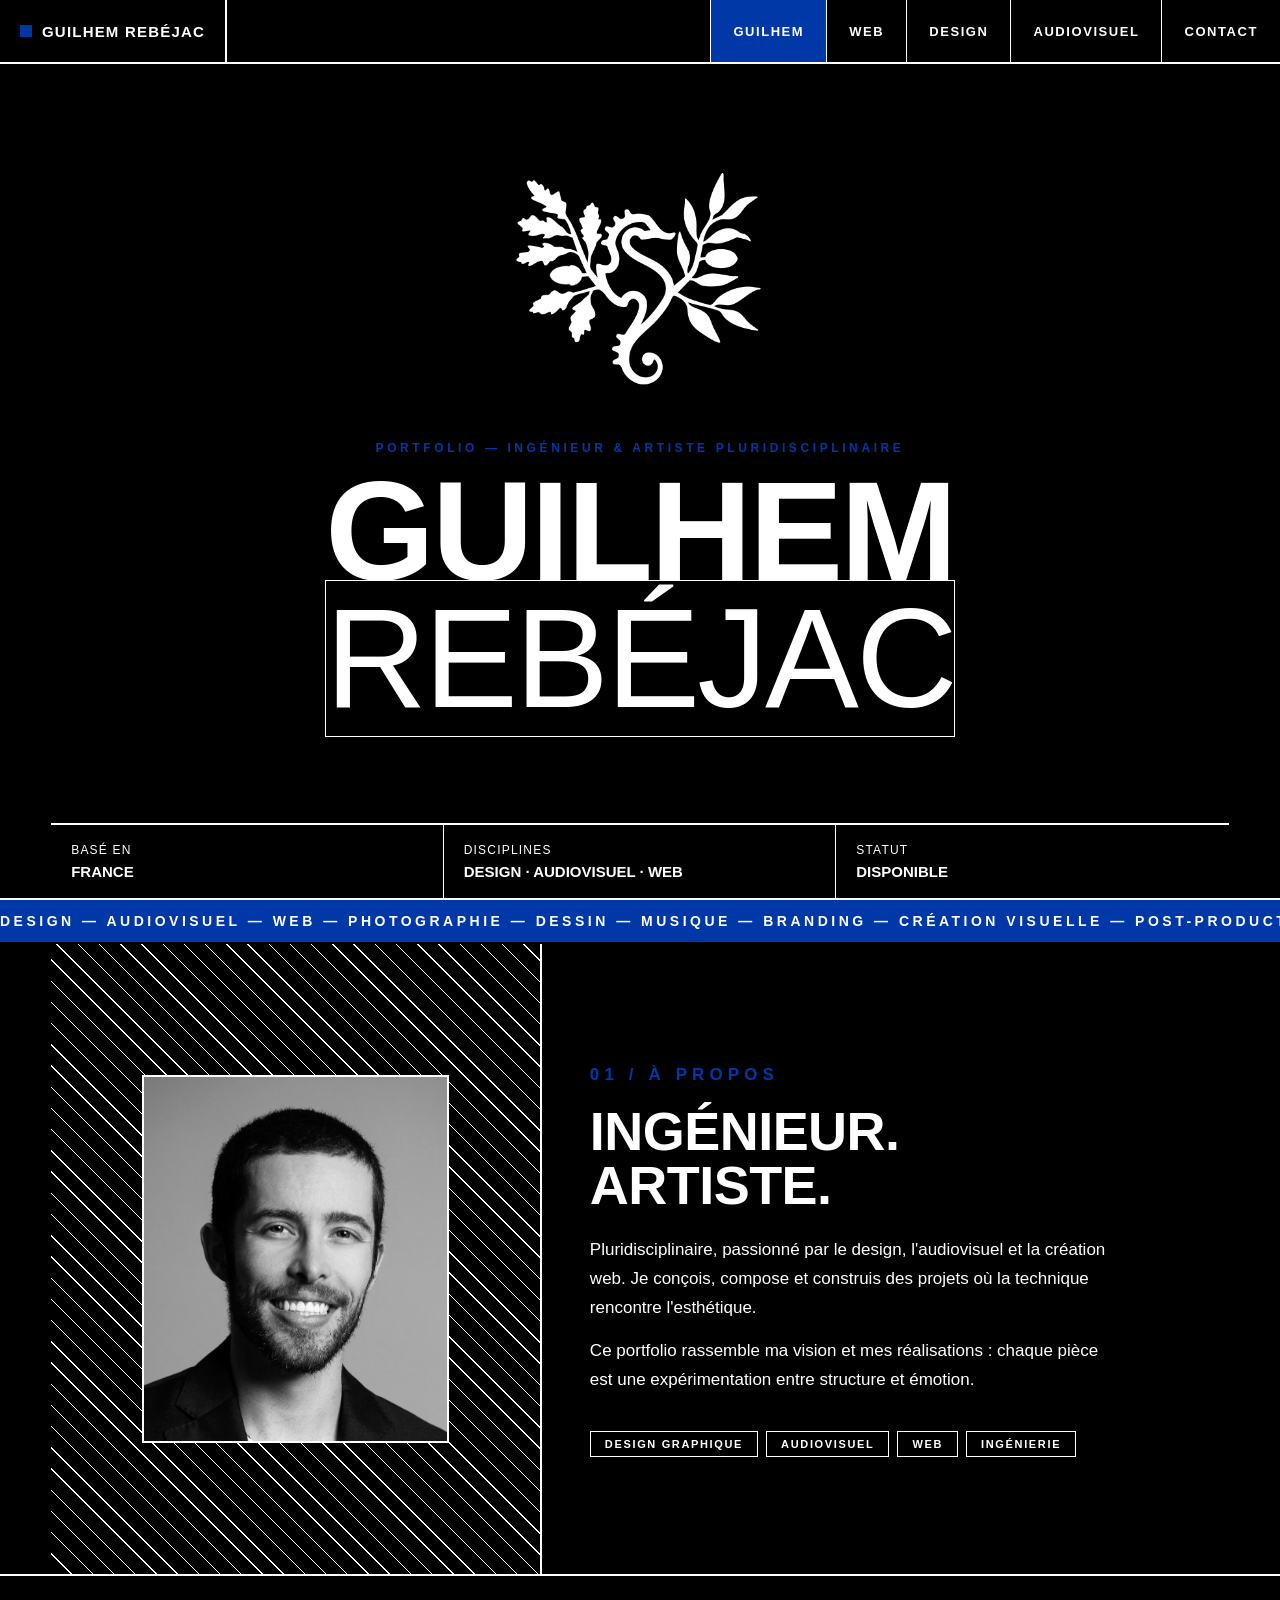
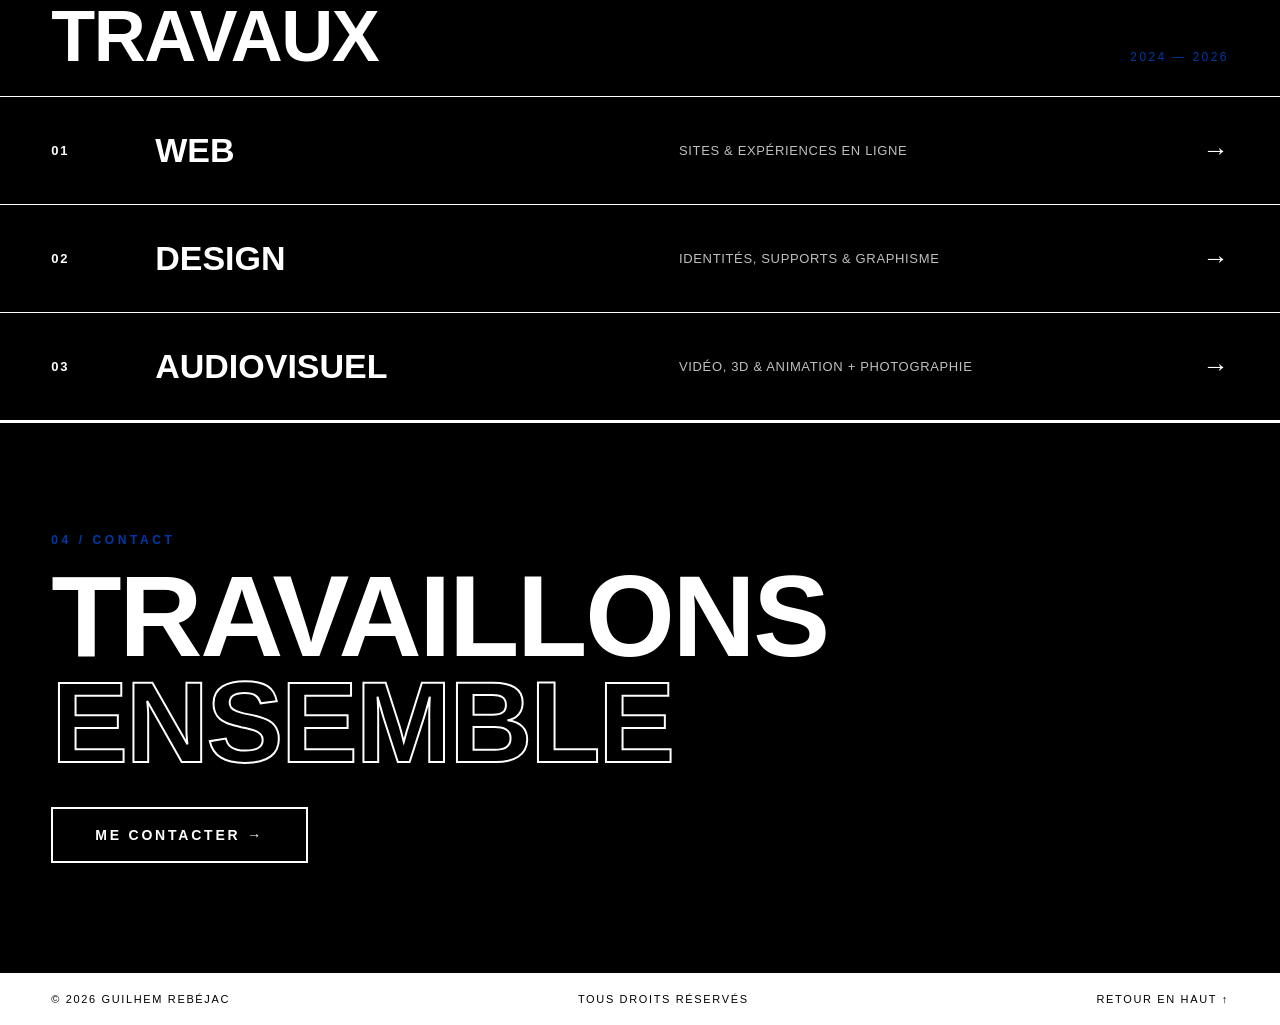
==== commit 9be75521: "Modif ordre pages et lightbox audiovisuel" ====
--- a/index.html
+++ b/index.html
@@ -6,11 +6,11 @@
 <title>Guilhem Rebéjac — Portfolio</title>
 <link rel="stylesheet" href="./css/style.css">
 <script src="./js/theme.js"></script>
-<link rel="icon" href="./assets/images/favicon-rebejac.com-Mistral-n.png" type="image/png">
+<link rel="icon" href="./assets/images/RBJC_logo_noir_plein.png" type="image/png">
 </head>
 <body>
 <!-- Loader -->
-<div id="loader"><img src="./assets/images/TON-LOGO.png" alt=""></div>
+<div id="loader"><img src="./assets/images/RBJC_logo_noir_plein.png" alt=""></div>
 <!-- Curseur -->
 <div id="cursor"></div>
 
@@ -18,9 +18,9 @@
   <a class="brand" href="#top"><span class="dot"></span>Guilhem&nbsp;Rebéjac</a>
   <nav id="menu">
     <a href="index.html" class="active">Guilhem</a>
+    <a href="web.html">Web</a>
     <a href="design.html">Design</a>
     <a href="audiovisuel.html">Audiovisuel</a>
-    <a href="web.html">Web</a>
     <a href="contact.html">Contact</a>
   </nav>
   <button class="burger" id="burger" aria-label="Menu">≡</button>
@@ -77,22 +77,22 @@
     <span class="count" id="year-range"></span>
   </div>
   <div class="work-list">
+    <a class="work" href="web.html">
+      <span class="idx">01</span>
+      <span class="name">Web</span>
+      <span class="desc">Sites &amp; expériences en ligne</span>
+      <span class="arrow">→</span>
+    </a>
     <a class="work" href="design.html">
-      <span class="idx">01</span>
+      <span class="idx">02</span>
       <span class="name">Design</span>
       <span class="desc">Identités, supports &amp; graphisme</span>
       <span class="arrow">→</span>
     </a>
     <a class="work" href="audiovisuel.html">
-      <span class="idx">02</span>
+      <span class="idx">03</span>
       <span class="name">Audiovisuel</span>
       <span class="desc">Vidéo, 3D &amp; animation + Photographie</span>
-      <span class="arrow">→</span>
-    </a>
-    <a class="work" href="web.html">
-      <span class="idx">03</span>
-      <span class="name">Web</span>
-      <span class="desc">Sites &amp; expériences en ligne</span>
       <span class="arrow">→</span>
     </a>
   </div>
--- a/css/style.css
+++ b/css/style.css
@@ -23,7 +23,7 @@
 #loader.show{display:flex;}
 #loader img{
   width:clamp(100px,18vw,160px);
-  animation:spin3d 1.1s linear infinite;
+  animation:spin3d 2.4s linear infinite;
 }
 
 /* ---------- CURSEUR (PC uniquement) ---------- */
@@ -77,7 +77,6 @@
 .hero-logo{
   width:clamp(140px,22vw,260px);margin-bottom:28px;
   filter:grayscale(1) contrast(1.1)
-         drop-shadow(3px 3px 0 rgba(0,0,0,.25));
 }
 .kicker{
   font-size:12px;font-weight:700;text-transform:uppercase;
@@ -121,7 +120,6 @@
   text-transform:uppercase;letter-spacing:.25em;
   animation:slide 22s linear infinite;
 }
-@keyframes slide{from{transform:translateX(0);}to{transform:translateX(-50%);}}
 .marquee:hover span{animation-play-state:paused;}
 
 /* ---------- MARQUEE : décalage au doigt ---------- */
@@ -234,6 +232,18 @@
   font-size:12px;font-weight:700;text-transform:uppercase;letter-spacing:.1em;
 }
 .tile:hover .tile-title{background:var(--azur);}
+.tile:hover img{filter:grayscale(0);transform:scale(1.04);}
+.tile:hover .tile-title{background:var(--azur);}
+
+.tile:active img,
+.tile.touched img{
+  filter:grayscale(0);
+  transform:scale(1.04);
+}
+.tile:active .tile-title,
+.tile.touched .tile-title{
+  background:var(--azur);
+}
 
 /* ---------- lightbox ---------- */
 .lightbox{
@@ -268,14 +278,10 @@
 }
 .lb-year{
   font-size:11px;font-weight:700;text-transform:uppercase;
-  letter-spacing:.2em;color:#7ba4ff;
+  letter-spacing:.2em;color:#0038a8;
 }
 .lb-desc{
   grid-column:1/-1;font-size:13px;line-height:1.55;max-width:70ch;
-}
-/* Variante empilée (audiovisuel) : nom, description, date */
-.lb-caption.lb-stacked{
-  display:flex;flex-direction:column;gap:6px;align-items:flex-start;
 }
 .lb-caption.lb-stacked .lb-desc{grid-column:auto;}
 .lightbox .close{
@@ -297,9 +303,29 @@
 .lb-nav:hover{background:var(--azur);color:#fff;border-color:var(--azur);}
 .lb-nav:hover .lb-prev, .lb-nav:hover .lb-next{transform:translateY(-50%);}
 @media (max-width:860px){
+  .lb-caption.lb-stacked {
+      display: flex;
+      flex-direction: column;
+      align-items: flex-start;
+      gap: 6px;
+  }
+
+  .lb-caption.lb-stacked .lb-title,
+  .lb-caption.lb-stacked .lb-desc,
+  .lb-caption.lb-stacked .lb-year {
+      grid-column: auto;
+      width: 100%;
+  }
+
   .lb-nav{width:40px;height:40px;font-size:16px;}
   .lb-prev{left:8px;}
   .lb-next{right:8px;}
+  .section-head {
+    display: flex;
+    flex-direction: column;
+    align-items: flex-start;
+    gap: 6px;
+  }
 }
 
 /* ---------- lignes contact ---------- */
@@ -362,12 +388,14 @@
   /* --azur:#5b85e6; */
 }
 [data-theme="dark"] body{background:#000;color:#fff;}
+[data-theme="dark"] #loader img{filter:invert(1);}
 [data-theme="dark"] header{background:#000;border-bottom-color:#fff;}
 [data-theme="dark"] .brand{border-right-color:#fff;}
 [data-theme="dark"] nav a{border-left-color:#fff;}
 [data-theme="dark"] .burger{background:#fff;color:#000;}
 [data-theme="dark"] nav{background:#000;}
 [data-theme="dark"] nav a{border-top-color:#fff;}
+[data-theme="dark"] nav{border-top-color:#fff;border-bottom-color:#fff;}
 [data-theme="dark"] .hero{border-bottom-color:#fff;}
 [data-theme="dark"] .hero h1 .thin{outline-color:#fff;}
 [data-theme="dark"] .hero-meta{border-top-color:#fff;}
@@ -397,9 +425,10 @@
 [data-theme="dark"] .contact h3 em{-webkit-text-stroke-color:#fff;}
 [data-theme="dark"] .btn{border-color:#fff;}
 [data-theme="dark"] .lightbox{background:rgba(0,0,0,.96);}
-[data-theme="dark"] .lightbox img{border-color:#fff;}
-[data-theme="dark"] .lb-caption{background:#fff;color:#000;border-color:#fff;}
-[data-theme="dark"] .lb-title{color:#000;}
+[data-theme="dark"] .lb-frame{background:#000;border-color:#fff;}
+[data-theme="dark"] .lightbox img{border-color:#fff;background:#000;}
+[data-theme="dark"] .lb-caption{background:#000;color:#fff;border-color:#fff;}
+[data-theme="dark"] .lb-title{color:#fff;}
 [data-theme="dark"] .lightbox .close,
 [data-theme="dark"] .lb-nav{background:#000;color:#fff;border-color:#fff;}
 [data-theme="dark"] .lightbox .close:hover,
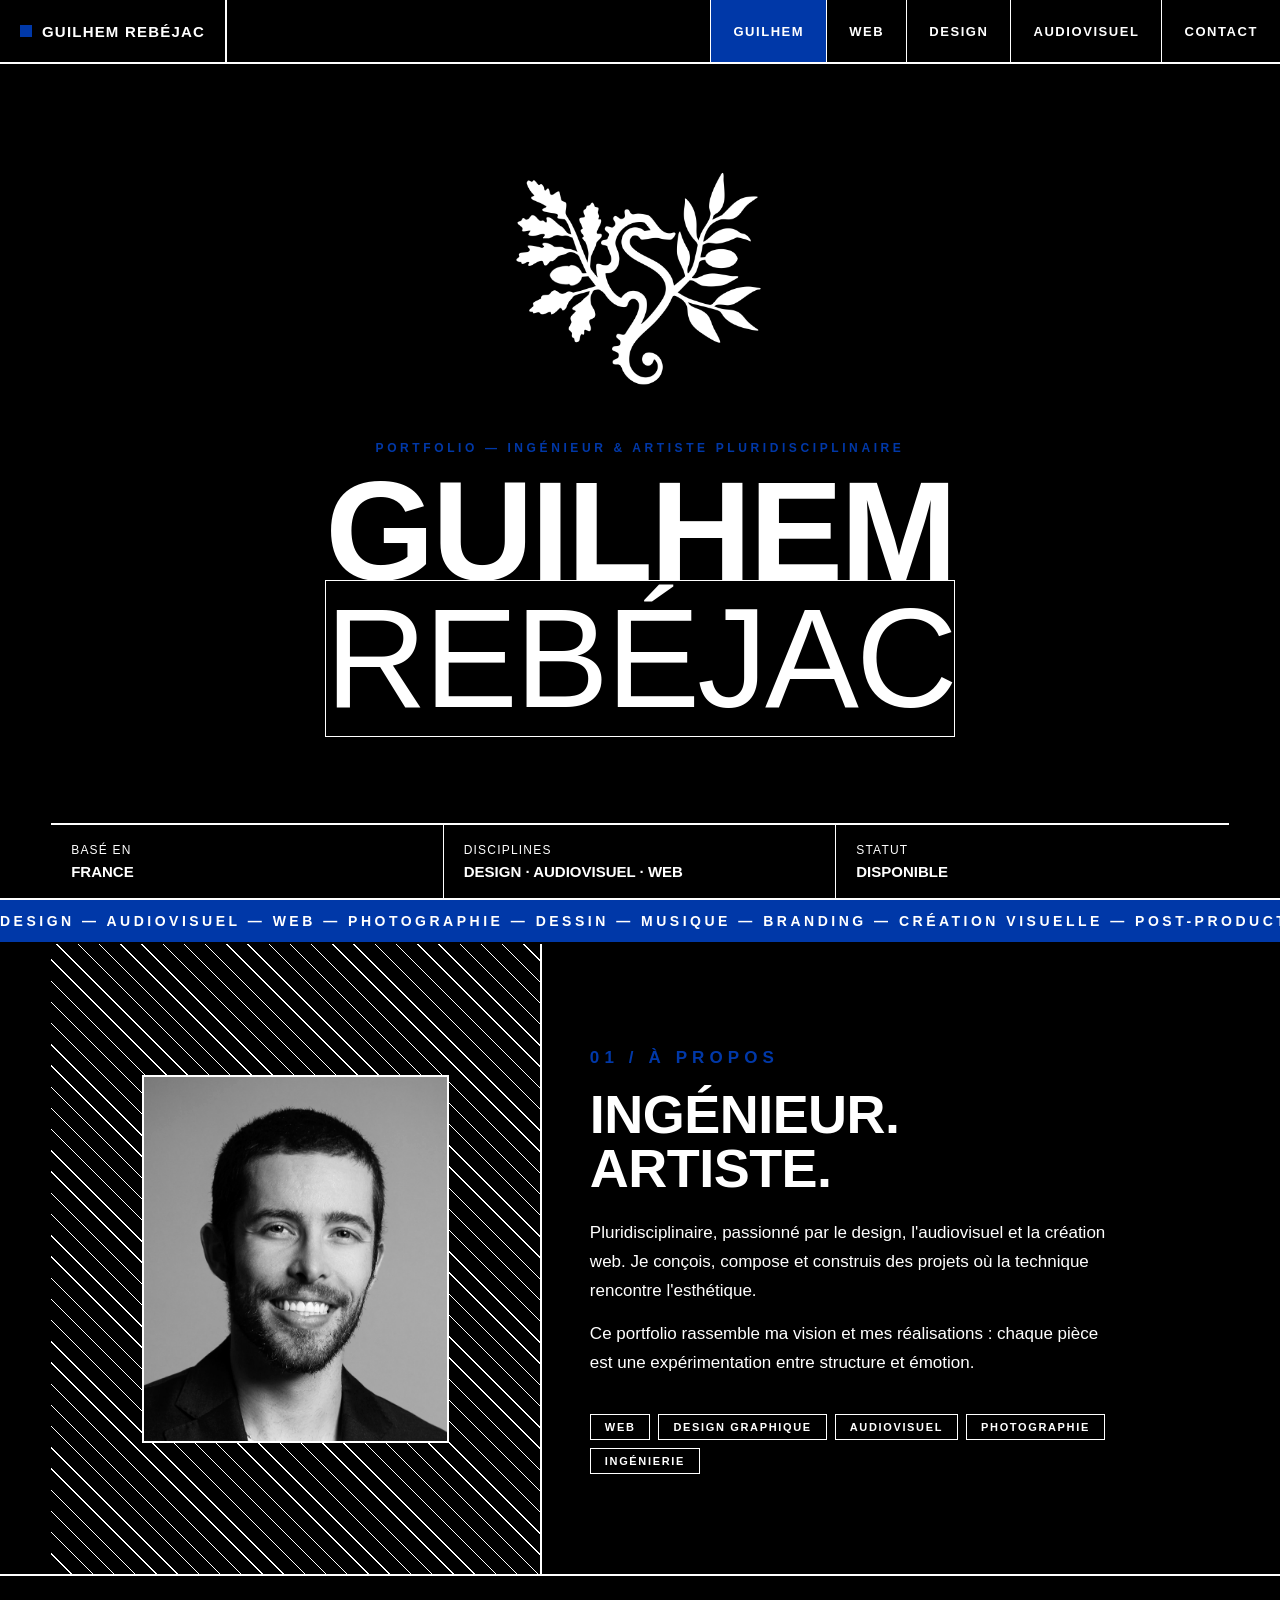
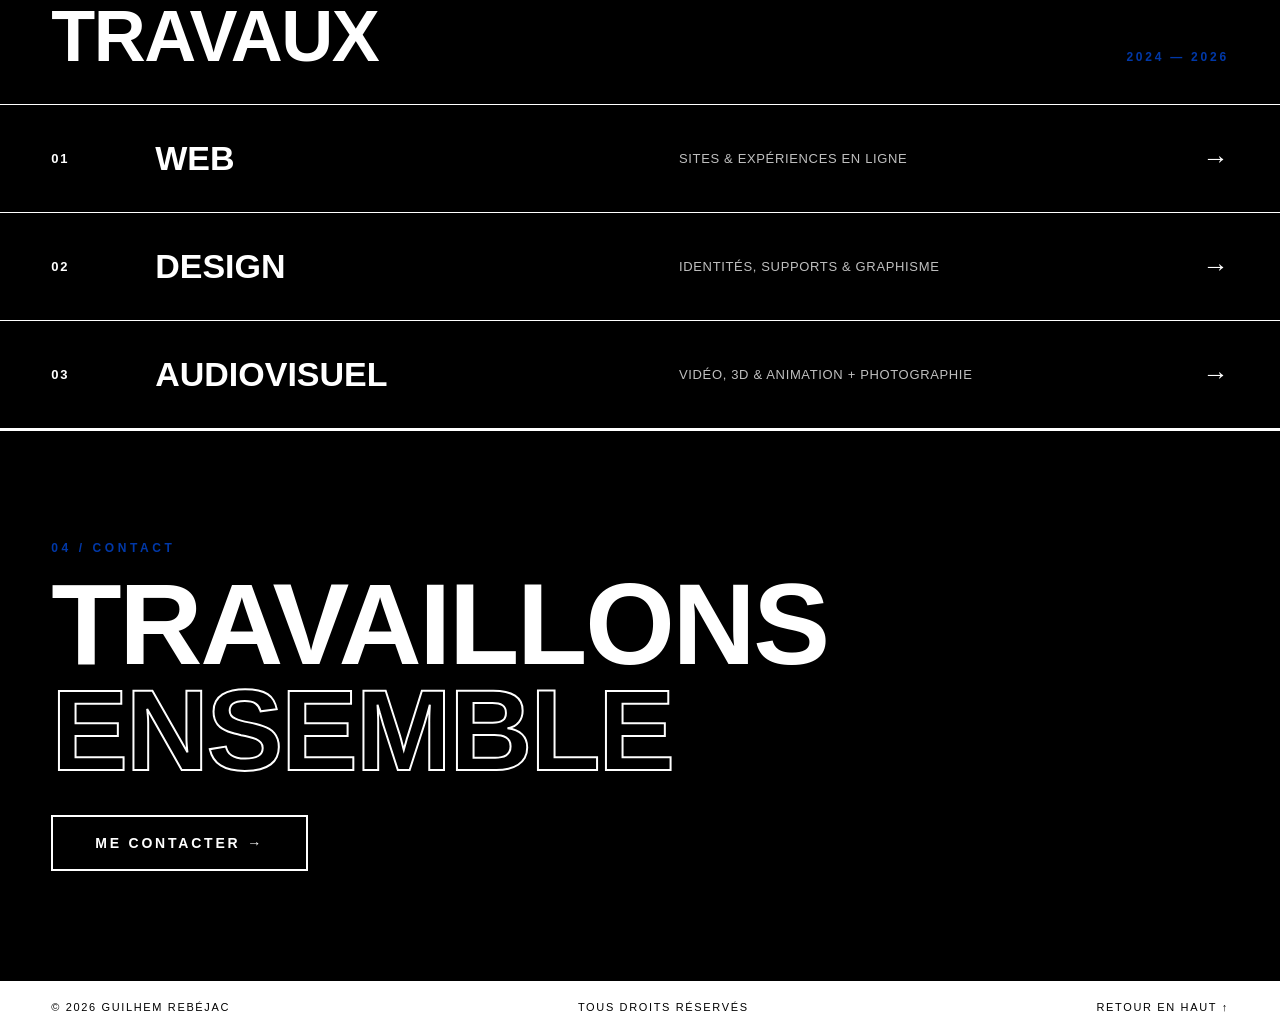
==== commit 804022fc: "Modif .count et ajout <a>photographie" ====
--- a/index.html
+++ b/index.html
@@ -60,9 +60,10 @@
         <p>Pluridisciplinaire, passionné par le design, l'audiovisuel et la création web. Je conçois, compose et construis des projets où la technique rencontre l'esthétique.</p>
         <p>Ce portfolio rassemble ma vision et mes réalisations : chaque pièce est une expérimentation entre structure et émotion.</p>
         <div class="tags">
+          <a class="tag" href="web.html">Web</a>
           <a class="tag" href="design.html">Design graphique</a>
           <a class="tag" href="audiovisuel.html">Audiovisuel</a>
-          <a class="tag" href="web.html">Web</a>
+          <a class="tag" href="audiovisuel.html#photographie">Photographie</a>
           <span class="tag">Ingénierie</span>
         </div>
       </div>
--- a/css/style.css
+++ b/css/style.css
@@ -171,7 +171,14 @@
   font-size:clamp(30px,6vw,72px);font-weight:800;text-transform:uppercase;
   letter-spacing:-.02em;line-height:.95;
 }
-.section-head .count{font-size:12px;letter-spacing:.2em;text-transform:uppercase;color:var(--azur);}
+.section-head .count {
+    font-size: 12px;
+    letter-spacing: .23em;
+    text-transform: uppercase;
+    color: var(--azur);
+    font-weight: 700;
+    margin-bottom: 14px;
+}
 .work-list{display:grid;grid-template-columns:1fr;}
 .work{
   display:grid;grid-template-columns:80px 1fr 1fr auto;
@@ -244,6 +251,7 @@
 .tile.touched .tile-title{
   background:var(--azur);
 }
+#photographie {scroll-margin-top: 150px;}
 
 /* ---------- lightbox ---------- */
 .lightbox{
@@ -309,22 +317,19 @@
       align-items: flex-start;
       gap: 6px;
   }
-
   .lb-caption.lb-stacked .lb-title,
   .lb-caption.lb-stacked .lb-desc,
   .lb-caption.lb-stacked .lb-year {
       grid-column: auto;
       width: 100%;
   }
-
   .lb-nav{width:40px;height:40px;font-size:16px;}
   .lb-prev{left:8px;}
   .lb-next{right:8px;}
-  .section-head {
-    display: flex;
-    flex-direction: column;
-    align-items: flex-start;
-    gap: 6px;
+  #audiovisuel .section-head {
+      display: flex;
+      flex-direction: column;
+      align-items: flex-start;
   }
 }
 
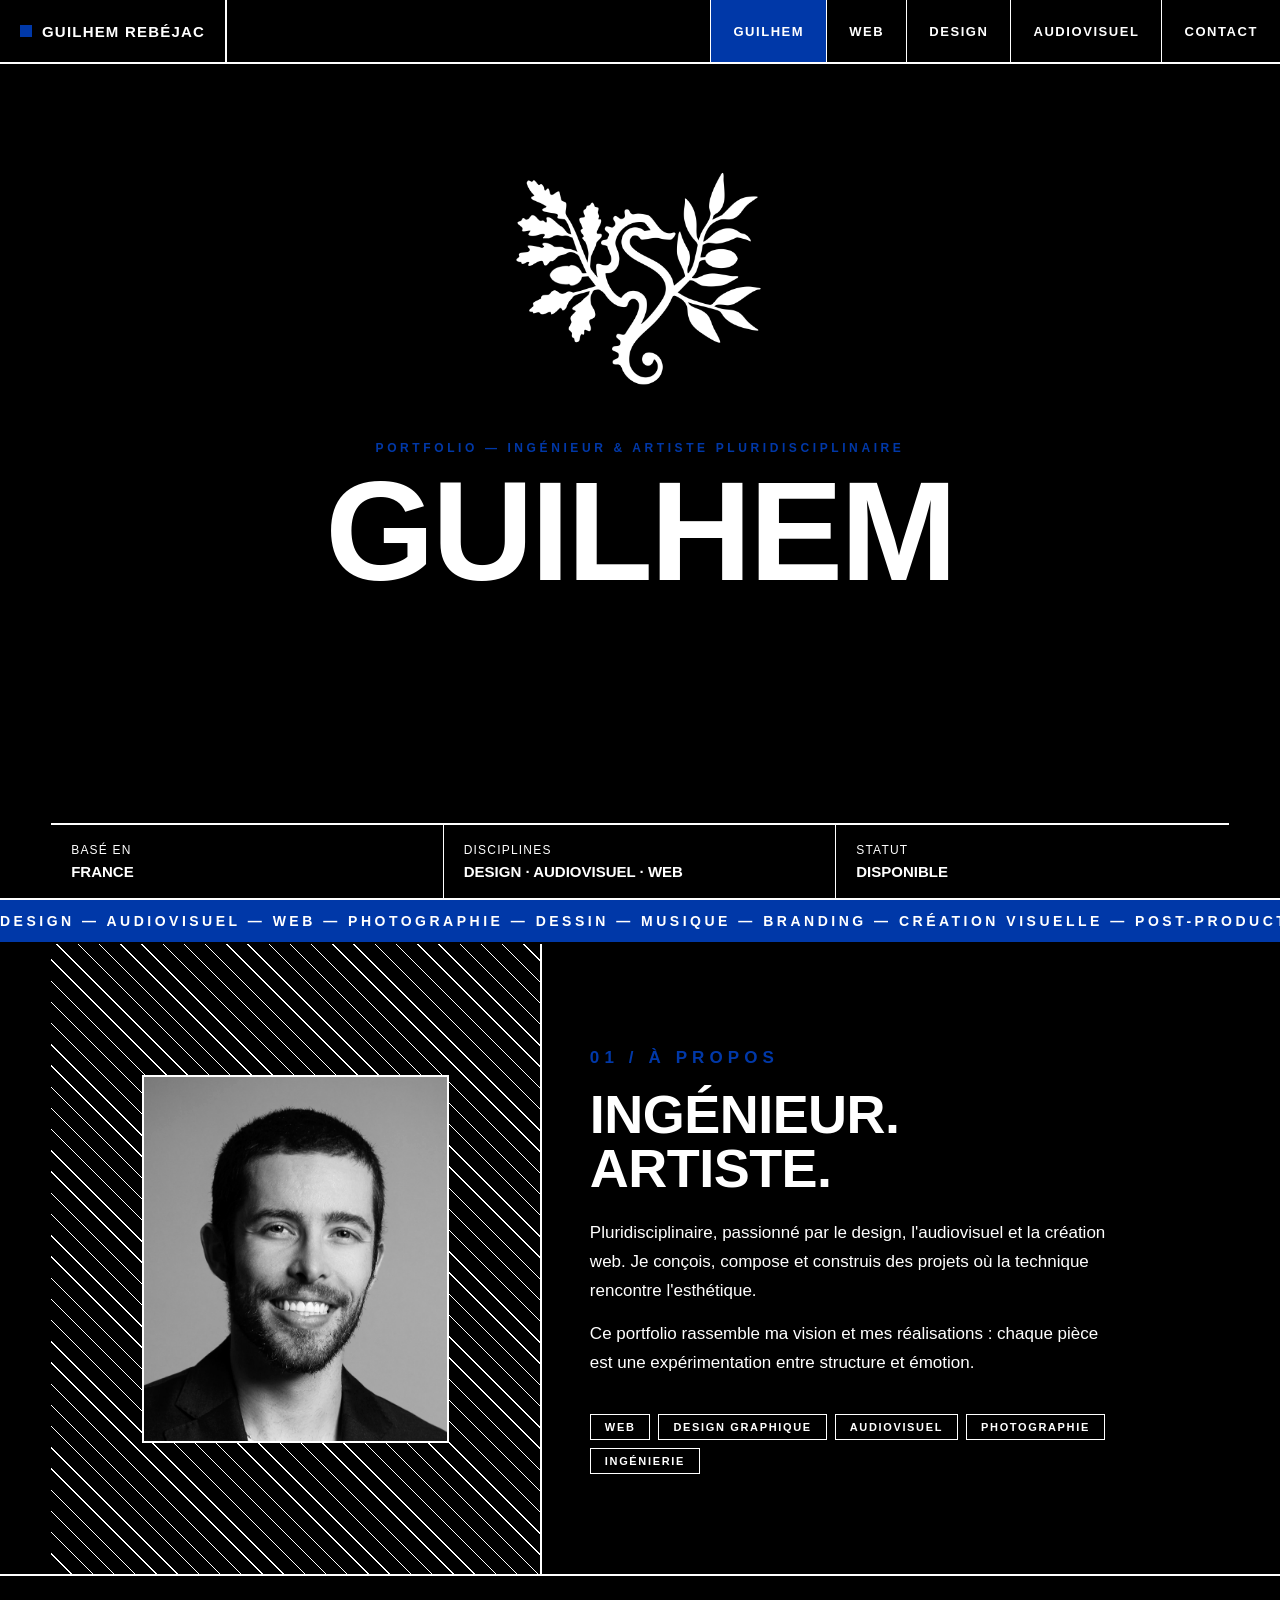
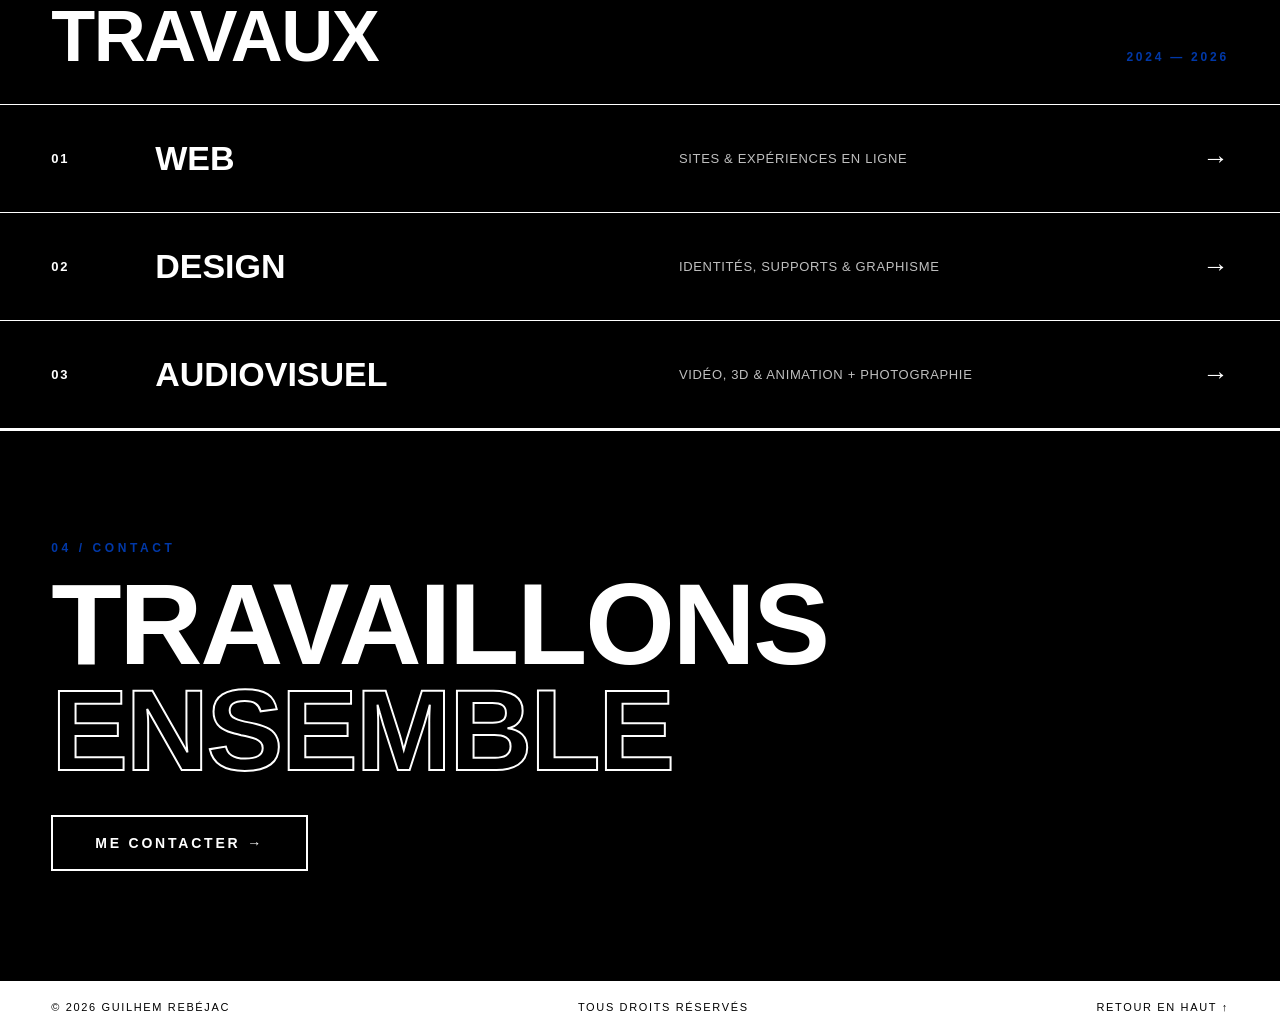
==== commit c68931f9: "Modif h1 em" ====
--- a/index.html
+++ b/index.html
@@ -31,7 +31,8 @@
   <div class="hero-top">
     <img class="hero-logo" src="./assets/images/RBJC_logo_noir_plein.png" alt="Logo RBJC">
     <p class="kicker">Portfolio — Ingénieur &amp; Artiste pluridisciplinaire</p>
-    <h1>Guilhem<br><span class="thin">Rebéjac</span></h1>
+    <!-- <h1>Guilhem<br><span class="thin">Rebéjac</span></h1> -->
+    <h1>Guilhem<br><em>Rebéjac</em></h1>
   </div>
   <div class="hero-meta">
     <div>Basé en<strong>France</strong></div>
--- a/css/style.css
+++ b/css/style.css
@@ -74,6 +74,7 @@
   flex:1;display:flex;flex-direction:column;align-items:center;
   justify-content:center;text-align:center;
 }
+.hero-top h1 em{font-style:normal;-webkit-text-stroke:2px #000;color:transparent;}
 .hero-logo{
   width:clamp(140px,22vw,260px);margin-bottom:28px;
   filter:grayscale(1) contrast(1.1)
